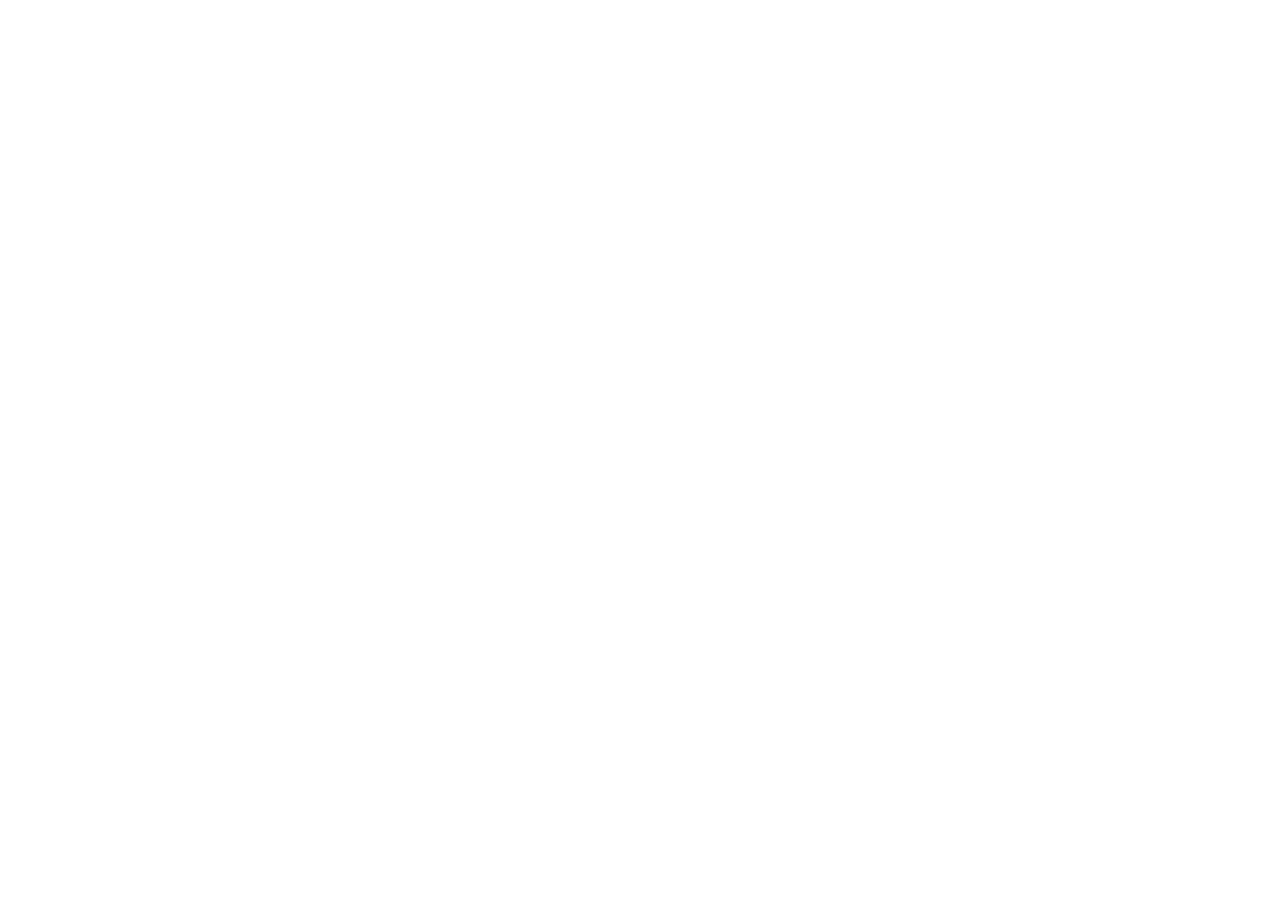
==== index.html @ 08cb5da2 "u" ====
<!DOCTYPE html>
<html lang="en">
<head>
    <meta charset="UTF-8">
    <meta http-equiv="X-UA-Compatible" content="IE=edge">
    <meta name="viewport" content="width=device-width, initial-scale=1.0">
    <link rel="stylesheet" href="style.css">
    <title>2022 Presidental Election</title>
</head>
<body>
    <a href="main.html"></a>
    <section class="loading">
        <img id="flag" src="Flag_of_South_Korea.svg" alt="">
        <div name="headline" id="headline">
            <h1>2022년</h1>
            <h2>
                <p>제 20대 대한민국</p>
                <p>대통령선거</p>
            </h2>
            <h3>후보공약집</h3>
        </div>
        <div class="DD">
            <h2>D-<span id="result"></span></h2>
        </div>
    </section>
    <footer>
        <p><span>투표일</span> <span>2022.03.09</span></p>
        <p><span>(사전투표 </span> <span>2022.03.04 ~ 03.05)</span></p>
    </footer>
    <script type="text/javascript">
        function makeDDay(){
            const d1 = new Date();
            const d2 = new Date(2022, 2, 9);
            const dx = d2.getTime() - d1.getTime();
            const dayTime = 86400000;
            const dd = Math.ceil(dx / dayTime);
            document.querySelector('#result').innerHTML = dd;
        }
        makeDDay();
    </script>
</body>
</html>
---- style.css ----
@import url('https://fonts.googleapis.com/css2?family=Do+Hyeon&display=swap');
* {
    box-sizing: border-box;
    margin: 0;
    padding: 0;
    text-decoration: none;
}
a{
    position: fixed;
    z-index: 100;
    top: 0;
    left: 0;
    width: 100vw;
    height: 100%;
}
body{
    width: 100vw;
    height: 100vh;
    display: flex;
    flex-direction: column;
    justify-content: space-between;
    justify-items: center;
    align-items: center;
    font-family: 'Do Hyeon', sans-serif;
}
.loading{
    width: 100%;
    height: 100%;
    display: flex;
    justify-content:center;
    justify-items: center;
    align-items: center;
    flex-direction: column;
    text-align: center;
    margin-top: 4.5rem;
}
/* -------Flag------- */
#flag {
    width: 200px;
    opacity: 0;
    transform: translateY(-35px);
    animation: fadeIn .6s linear 1.6s forwards;
}
/* -------Flag------- */

#headline{    
    background-color: #fff;
    display: flex;
    justify-items: center;
    align-items: center;
    flex-direction: column;
    opacity: 0;
    animation: fadeIn .8s linear .6s forwards;
}
#headline h1{
    margin-top: 10px;
    font-size: 3.3rem;
}
#headline h2{
    font-size: 2.5rem;
}
#headline h3{
    margin-top: 10px;
    font-size: 2rem;
}

.DD{
    margin-top: 20px;
    animation: fadeIn .8s linear 2.2s forwards;
    opacity: 0;
    font-size: 3rem;
}
#result{
    color: rgb(255, 102, 0);
}


footer{
    justify-content: flex-end;
    display: flex;
    justify-items: center;
    align-items: center;
    flex-direction: column;
    width: 100%;
    text-align: center;
    padding-bottom: 40px;
    opacity: 0;
    animation: fadeIn .8s linear 2.7s forwards;
}

@keyframes fadeIn {
    0%{
        opacity: 0;
    }
    30%{
        opacity: 0.2;
    }
    100%{
        opacity: 1;
    }
}

@media (min-width : 1000px) {
    #flag {
        /* width: 40%; */
        /* transform: translateY(-85px); */
    }
    footer{
        font-size: 1.5rem;
    }
}
@media (max-height : 635px) {
    #flag {
        width: 40%;
        /* transform: translateY(-85px); */
    }
}
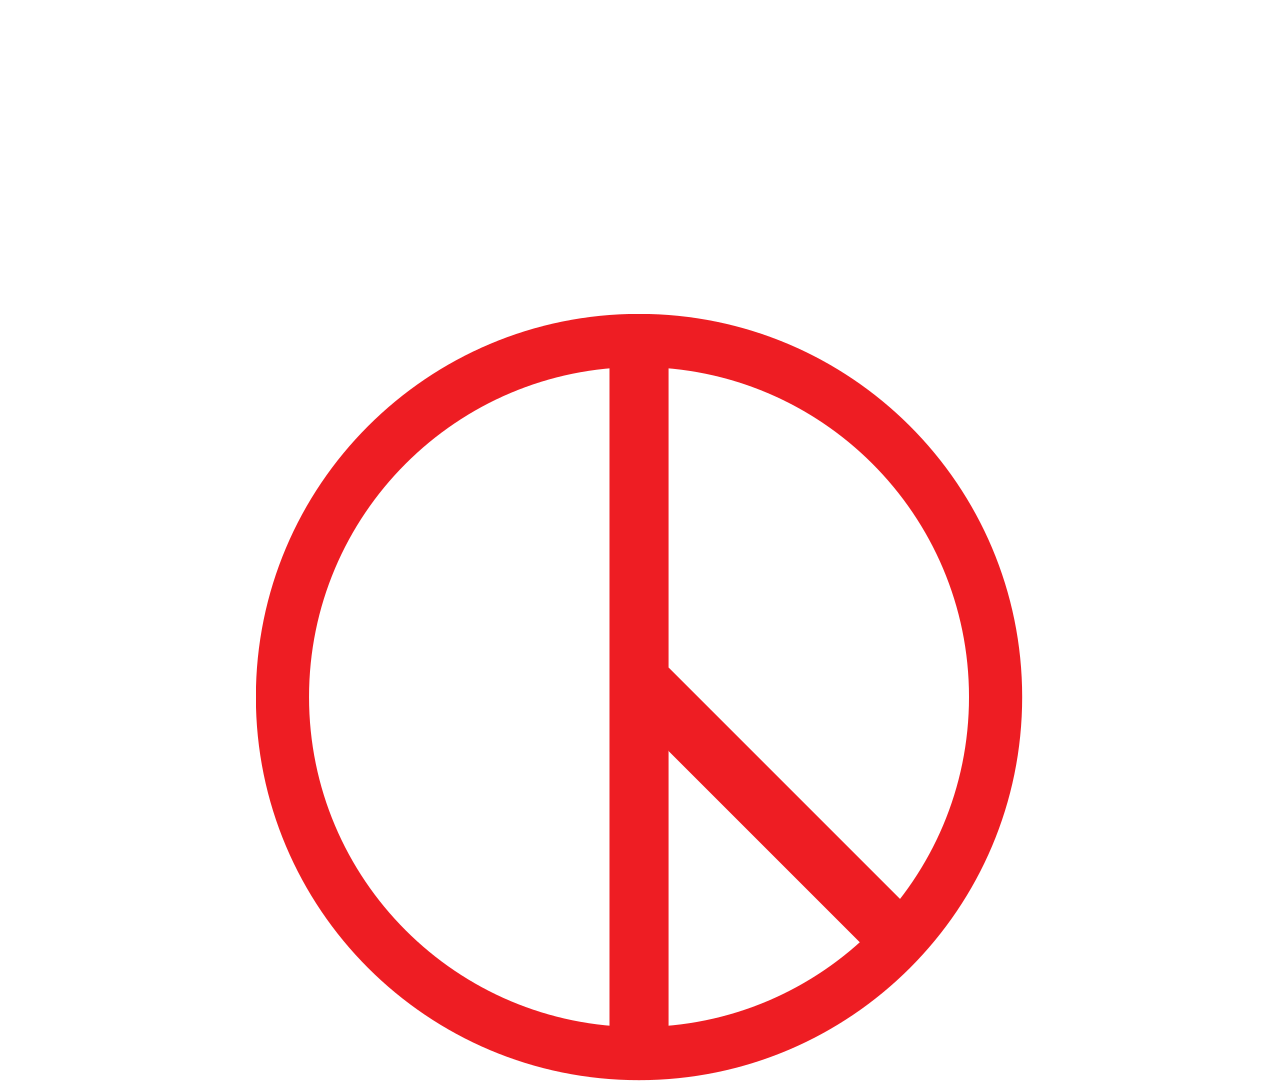
==== commit 4ed09da0: "u" ====
--- a/index.html
+++ b/index.html
@@ -8,9 +8,10 @@
     <title>2022 Presidental Election</title>
 </head>
 <body>
-    <a href="main.html"></a>
+    <a href="main/main.html"></a>
     <section class="loading">
-        <img id="flag" src="Flag_of_South_Korea.svg" alt="">
+        <!-- <img id="flag" src="Flag_of_South_Korea.svg"> -->
+        <img id="flag" src="img/Flag_of_South_Korea_Vector.svg">
         <div name="headline" id="headline">
             <h1>2022년</h1>
             <h2>
@@ -22,6 +23,7 @@
         <div class="DD">
             <h2>D-<span id="result"></span></h2>
         </div>
+        <img id="logo" src="img/Vote2.svg.png">
     </section>
     <footer>
         <p><span>투표일</span> <span>2022.03.09</span></p>
--- a/style.css
+++ b/style.css
@@ -1,117 +1,116 @@
-@import url('https://fonts.googleapis.com/css2?family=Do+Hyeon&display=swap');
+@import url("https://fonts.googleapis.com/css2?family=Do+Hyeon&display=swap");
 * {
-    box-sizing: border-box;
-    margin: 0;
-    padding: 0;
-    text-decoration: none;
+ box-sizing: border-box;
+ margin: 0;
+ padding: 0;
+ text-decoration: none;
 }
-a{
-    position: fixed;
-    z-index: 100;
-    top: 0;
-    left: 0;
-    width: 100vw;
-    height: 100%;
+a {
+ position: fixed;
+ z-index: 100;
+ top: 0;
+ left: 0;
+ width: 100vw;
+ height: 100%;
 }
-body{
-    width: 100vw;
-    height: 100vh;
-    display: flex;
-    flex-direction: column;
-    justify-content: space-between;
-    justify-items: center;
-    align-items: center;
-    font-family: 'Do Hyeon', sans-serif;
+body {
+ width: 100vw;
+ height: 100vh;
+ display: flex;
+ flex-direction: column;
+ justify-content: space-between;
+ justify-items: center;
+ align-items: center;
+ font-family: "Do Hyeon", sans-serif;
 }
-.loading{
-    width: 100%;
-    height: 100%;
-    display: flex;
-    justify-content:center;
-    justify-items: center;
-    align-items: center;
-    flex-direction: column;
-    text-align: center;
-    margin-top: 4.5rem;
+.loading {
+ width: 100%;
+ height: 100%;
+ display: flex;
+ justify-content: center;
+ justify-items: center;
+ align-items: center;
+ flex-direction: column;
+ text-align: center;
+ margin-top: 4.5rem;
 }
 /* -------Flag------- */
 #flag {
-    width: 200px;
-    opacity: 0;
-    transform: translateY(-35px);
-    animation: fadeIn .6s linear 1.6s forwards;
+ width: 200px;
+ opacity: 0;
+ transform: translateY(-35px);
+ animation: fadeIn 0.6s linear 1.6s forwards;
 }
 /* -------Flag------- */
 
-#headline{    
-    background-color: #fff;
-    display: flex;
-    justify-items: center;
-    align-items: center;
-    flex-direction: column;
-    opacity: 0;
-    animation: fadeIn .8s linear .6s forwards;
+#headline {
+ background-color: #fff;
+ display: flex;
+ justify-items: center;
+ align-items: center;
+ flex-direction: column;
+ opacity: 0;
+ animation: fadeIn 0.8s linear 0.6s forwards;
 }
-#headline h1{
-    margin-top: 10px;
-    font-size: 3.3rem;
+#headline h1 {
+ margin-top: 10px;
+ font-size: 3.3rem;
 }
-#headline h2{
-    font-size: 2.5rem;
+#headline h2 {
+ font-size: 2.5rem;
 }
-#headline h3{
-    margin-top: 10px;
-    font-size: 2rem;
+#headline h3 {
+ margin-top: 10px;
+ font-size: 2rem;
 }
 
-.DD{
-    margin-top: 20px;
-    animation: fadeIn .8s linear 2.2s forwards;
-    opacity: 0;
-    font-size: 3rem;
+.DD {
+ margin-top: 20px;
+ animation: fadeIn 0.8s linear 2.2s forwards;
+ opacity: 0;
+ font-size: 3rem;
 }
-#result{
-    color: rgb(255, 102, 0);
+#result {
+ color: rgb(255, 102, 0);
 }
 
-
-footer{
-    justify-content: flex-end;
-    display: flex;
-    justify-items: center;
-    align-items: center;
-    flex-direction: column;
-    width: 100%;
-    text-align: center;
-    padding-bottom: 40px;
-    opacity: 0;
-    animation: fadeIn .8s linear 2.7s forwards;
+footer {
+ justify-content: flex-end;
+ display: flex;
+ justify-items: center;
+ align-items: center;
+ flex-direction: column;
+ width: 100%;
+ text-align: center;
+ padding-bottom: 40px;
+ opacity: 0;
+ animation: fadeIn 0.8s linear 2.7s forwards;
 }
 
 @keyframes fadeIn {
-    0%{
-        opacity: 0;
-    }
-    30%{
-        opacity: 0.2;
-    }
-    100%{
-        opacity: 1;
-    }
+ 0% {
+  opacity: 0;
+ }
+ 30% {
+  opacity: 0.2;
+ }
+ 100% {
+  opacity: 1;
+ }
 }
 
-@media (min-width : 1000px) {
-    #flag {
-        /* width: 40%; */
-        /* transform: translateY(-85px); */
-    }
-    footer{
-        font-size: 1.5rem;
-    }
+@media (min-width: 1000px) {
+ #flag {
+  /* width: 40%; */
+  /* transform: translateY(-85px); */
+ }
+ footer {
+  font-size: 1.3rem;
+  padding-bottom: 20px;
+ }
 }
-@media (max-height : 635px) {
-    #flag {
-        width: 40%;
-        /* transform: translateY(-85px); */
-    }
-}+@media (max-height: 635px) {
+ #flag {
+  transform: translateY(-15px);
+ }
+}
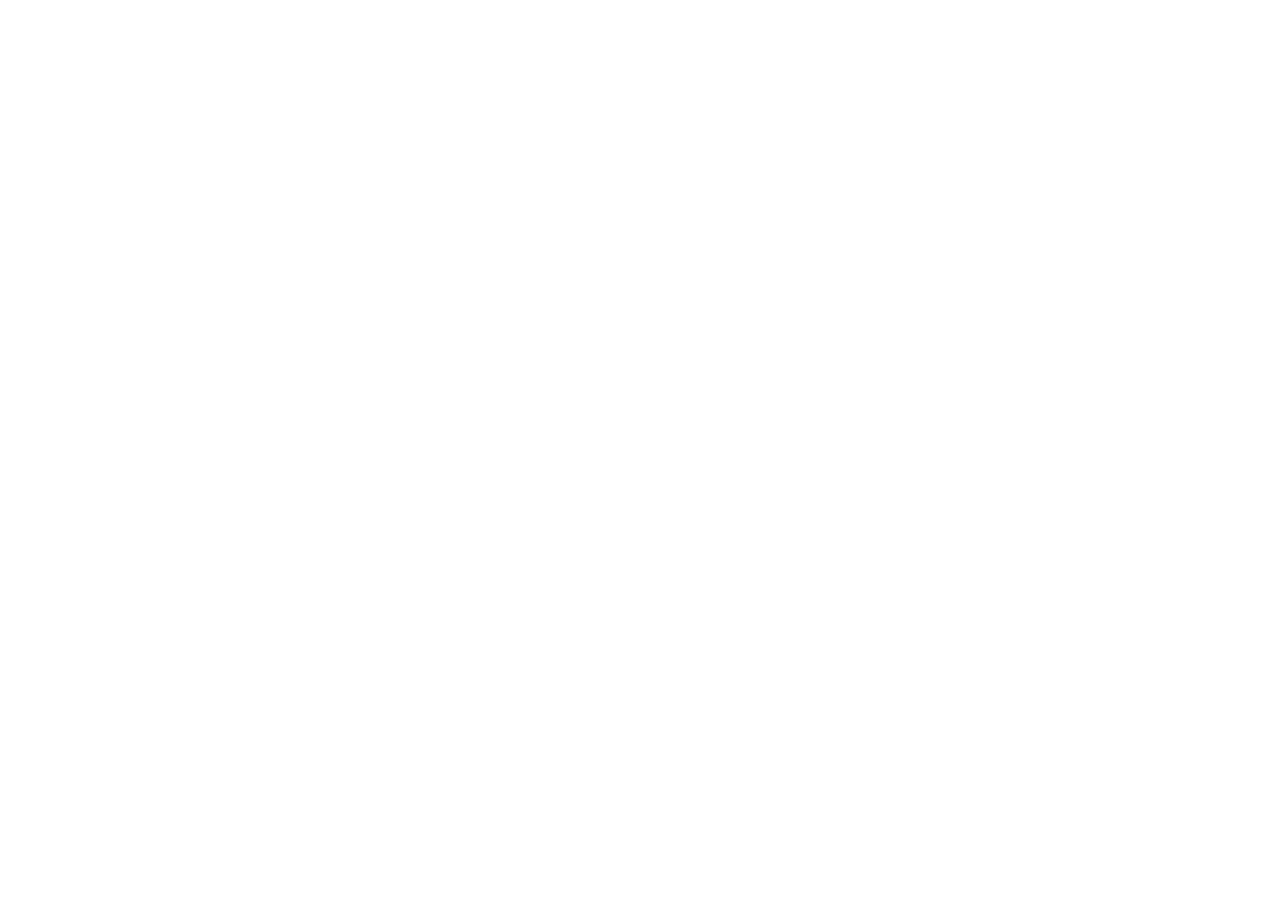
==== commit 5c152ee1: "u" ====
--- a/index.html
+++ b/index.html
@@ -18,7 +18,7 @@
                 <p>제 20대 대한민국</p>
                 <p>대통령선거</p>
             </h2>
-            <h3>후보공약집</h3>
+            <!-- <h3>후보공약집</h3> -->
         </div>
         <div class="DD">
             <h2>D-<span id="result"></span></h2>
--- a/style.css
+++ b/style.css
@@ -22,6 +22,7 @@
  justify-items: center;
  align-items: center;
  font-family: "Do Hyeon", sans-serif;
+ overflow: hidden;
 }
 .loading {
  width: 100%;
@@ -36,15 +37,23 @@
 }
 /* -------Flag------- */
 #flag {
- width: 200px;
+ width: 210px;
  opacity: 0;
- transform: translateY(-35px);
+ transform: translateY(-36px);
  animation: fadeIn 0.6s linear 1.6s forwards;
+}
+#logo {
+ position: absolute;
+ height: auto;
+ width: auto;
+ opacity: 0;
+ z-index: -100;
+ animation: fadeIn2 2s linear 3s forwards;
 }
 /* -------Flag------- */
 
 #headline {
- background-color: #fff;
+ /* background-color: #fff; */
  display: flex;
  justify-items: center;
  align-items: center;
@@ -54,10 +63,10 @@
 }
 #headline h1 {
  margin-top: 10px;
- font-size: 3.3rem;
+ font-size: 3.5rem;
 }
 #headline h2 {
- font-size: 2.5rem;
+ font-size: 3.0rem;
 }
 #headline h3 {
  margin-top: 10px;
@@ -68,19 +77,19 @@
  margin-top: 20px;
  animation: fadeIn 0.8s linear 2.2s forwards;
  opacity: 0;
- font-size: 3rem;
+ font-size: 4.5rem;
 }
 #result {
  color: rgb(255, 102, 0);
 }
 
 footer {
- justify-content: flex-end;
  display: flex;
  justify-items: center;
  align-items: center;
  flex-direction: column;
  width: 100%;
+ justify-content: flex-end;
  text-align: center;
  padding-bottom: 40px;
  opacity: 0;
@@ -96,6 +105,17 @@
  }
  100% {
   opacity: 1;
+ }
+}
+@keyframes fadeIn2 {
+ 0% {
+  opacity: 0;
+ }
+ 30% {
+  opacity: 0.09;
+ }
+ 100% {
+  opacity: 0.2;
  }
 }
 
